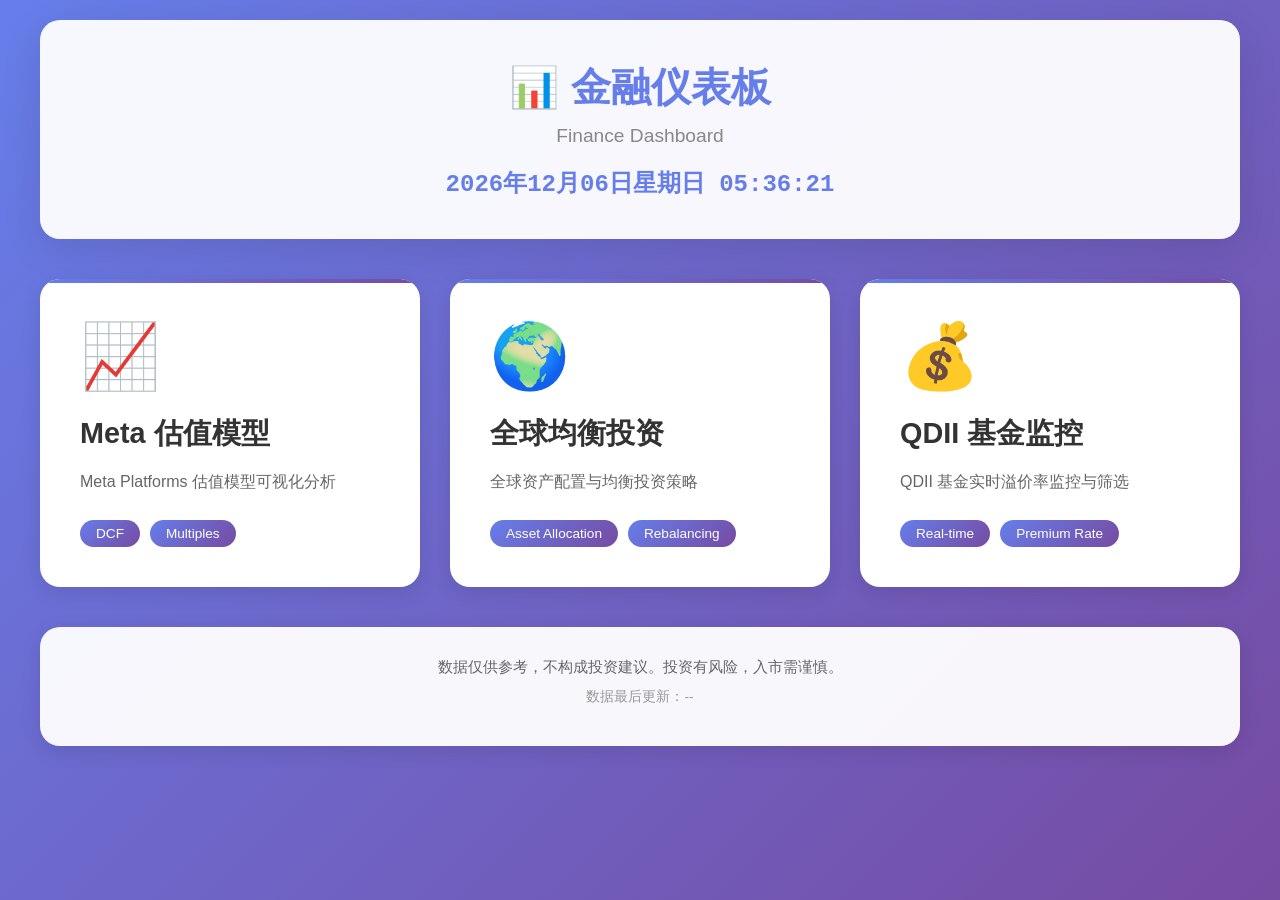
==== index.html @ f310af9d "初始提交：金融仪表板统一入口 - 添加主页 index.html - 集成 Meta 估值模型 - 集成全球均衡投资 - 集成 QDII 基金监控" ====
<!DOCTYPE html>
<html lang="zh-CN">
<head>
    <meta charset="UTF-8">
    <meta name="viewport" content="width=device-width, initial-scale=1.0">
    <title>金融仪表板 | Finance Dashboard</title>
    <link rel="stylesheet" href="styles.css">
</head>
<body>
    <div class="container">
        <header>
            <h1>📊 金融仪表板</h1>
            <p class="subtitle">Finance Dashboard</p>
            <div class="clock" id="clock"></div>
        </header>

        <main class="grid">
            <!-- Meta 估值 -->
            <div class="card" onclick="window.location.href='meta/index.html'">
                <div class="card-icon">📈</div>
                <h2>Meta 估值模型</h2>
                <p>Meta Platforms 估值模型可视化分析</p>
                <div class="card-footer">
                    <span class="tag">DCF</span>
                    <span class="tag">Multiples</span>
                </div>
            </div>

            <!--            全球均衡投资 -->
            <div class="card" onclick="window.location.href='global/index.html'">
                <div class="card-icon">🌍</div>
                <h2>全球均衡投资</h2>
                <p>全球资产配置与均衡投资策略</p>
                <div class="card-footer">
                    <span class="tag">Asset Allocation</span>
                    <span class="tag">Rebalancing</span>
                </div>
            </div>

            <!-- QDII 监控 -->
            <div class="card" onclick="window.location.href='qdii/index.html'">
                <div class="card-icon">💰</div>
                <h2>QDII 基金监控</h2>
                <p>QDII 基金实时溢价率监控与筛选</p>
                <div class="card-footer">
                    <span class="tag">Real-time</span>
                    <span class="tag">Premium Rate</span>
                </div>
            </div>
        </main>

        <footer>
            <p>数据仅供参考，不构成投资建议。投资有风险，入市需谨慎。</p>
            <p class="update-time" id="updateTime">数据最后更新：--</p>
        </footer>
    </div>

    <script>
        // 实时时钟
        function updateClock() {
            const now = new Date();
            const options = {
                year: 'numeric',
                month: '2-digit',
                day: '2-digit',
                weekday: 'long',
                hour: '2-digit',
                minute: '2-digit',
                second: '2-digit',
                hour12: false
            };
            document.getElementById('clock').textContent = now.toLocaleString('zh-CN', options);
        }
        setInterval(updateClock, 1000);
        updateClock();

        // 获取 QDII 数据更新时间
        fetch('qdii/qdii_data.json')
            .then(response => response.json())
            .then(data => {
                if (data && data.update_time) {
                    document.getElementById('updateTime').textContent = `数据最后更新：${data.update_time}`;
                }
            })
            .catch(() => {
                // QDII 数据可能还未就绪
            });

        // 添加卡片悬停效果
        document.querySelectorAll('.card').forEach(card => {
            card.addEventListener('mouseenter', () => {
                card.style.transform = 'translateY(-5px)';
            });
            card.addEventListener('mouseleave', () => {
                card.style.transform = 'translateY(0)';
            });
        });
    </script>
</body>
</html>
---- styles.css ----
* {
    margin: 0;
    padding: 0;
    box-sizing: border-box;
}

body {
    font-family: -apple-system, BlinkMacSystemFont, 'Segoe UI', 'PingFang SC', 'Hiragino Sans GB',
        'Microsoft YaHei', 'Helvetica Neue', Helvetica, Arial, sans-serif;
    background: linear-gradient(135deg, #667eea 0%, #764ba2 100%);
    min-height: 100vh;
    padding: 20px;
    color: #333;
}

.container {
    max-width: 1200px;
    margin: 0 auto;
}

/* Header */
header {
    text-align: center;
    padding: 40px 20px;
    background: rgba(255, 255, 255, 0.95);
    border-radius: 20px;
    margin-bottom: 40px;
    box-shadow: 0 10px 40px rgba(0, 0, 0, 0.1);
    backdrop-filter: blur(10px);
}

header h1 {
    font-size: 2.5rem;
    color: #667eea;
    margin-bottom: 10px;
}

.subtitle {
    font-size: 1.2rem;
    color: #888;
    margin-bottom: 20px;
}

.clock {
    font-size: 1.5rem;
    color: #667eea;
    font-weight: 600;
    font-family: 'Courier New', monospace;
}

/* Grid */
.grid {
    display: grid;
    grid-template-columns: repeat(auto-fit, minmax(300px, 1fr));
    gap: 30px;
    margin-bottom: 40px;
}

/* Cards */
.card {
    background: white;
    border-radius: 20px;
    padding: 40px;
    cursor: pointer;
    transition: all 0.3s ease;
    box-shadow: 0 5px 20px rgba(0, 0, 0, 0.1);
    position: relative;
    overflow: hidden;
}

.card::before {
    content: '';
    position: absolute;
    top: 0;
    left: 0;
    right: 0;
    height: 4px;
    background: linear-gradient(90deg, #667eea, #764ba2);
}

.card:hover {
    box-shadow: 0 15px 50px rgba(0, 0, 0, 0.2);
}

.card-icon {
    font-size: 4rem;
    margin-bottom: 20px;
}

.card h2 {
    font-size: 1.8rem;
    margin-bottom: 15px;
    color: #333;
}

.card p {
    color: #666;
    line-height: 1.6;
    margin-bottom: 25px;
}

.card-footer {
    display: flex;
    gap: 10px;
    flex-wrap: wrap;
}

.tag {
    background: linear-gradient(135deg, #667eea 0%, #764ba2 100%);
    color: white;
    padding: 6px 16px;
    border-radius: 20px;
    font-size: 0.85rem;
    font-weight: 500;
}

/* Footer */
footer {
    text-align: center;
    padding: 30px;
    background: rgba(255, 255, 255, 0.95);
    border-radius: 20px;
    box-shadow: 0 5px 20px rgba(0, 0, 0, 0.1);
}

footer p {
    color: #666;
    margin-bottom: 10px;
    font-size: 0.95rem;
}

.update-time {
    font-size: 0.85rem;
    color: #999;
}

/* Responsive */
@media (max-width: 768px) {
    header h1 {
        font-size: 2rem;
    }

    .clock {
        font-size: 1.2rem;
    }

    .card {
        padding: 30px;
    }

    .card-icon {
        font-size: 3rem;
    }

    .card h2 {
        font-size: 1.5rem;
    }
}

@media (max-width: 480px) {
    header {
        padding: 30px 15px;
    }

    header h1 {
        font-size: 1.8rem;
    }

    .grid {
        grid-template-columns: 1fr;
    }

    .card {
        padding: 25px;
    }
}

/* Animation */
@keyframes fadeIn {
    from {
        opacity: 0;
        transform: translateY(20px);
    }
    to {
        opacity: 1;
        transform: translateY(0);
    }
}

.card {
    animation: fadeIn 0.5s ease-out;
}

.card:nth-child(2) {
    animation-delay: 0.1s;
}

.card:nth-child(3) {
    animation-delay: 0.2s;
}
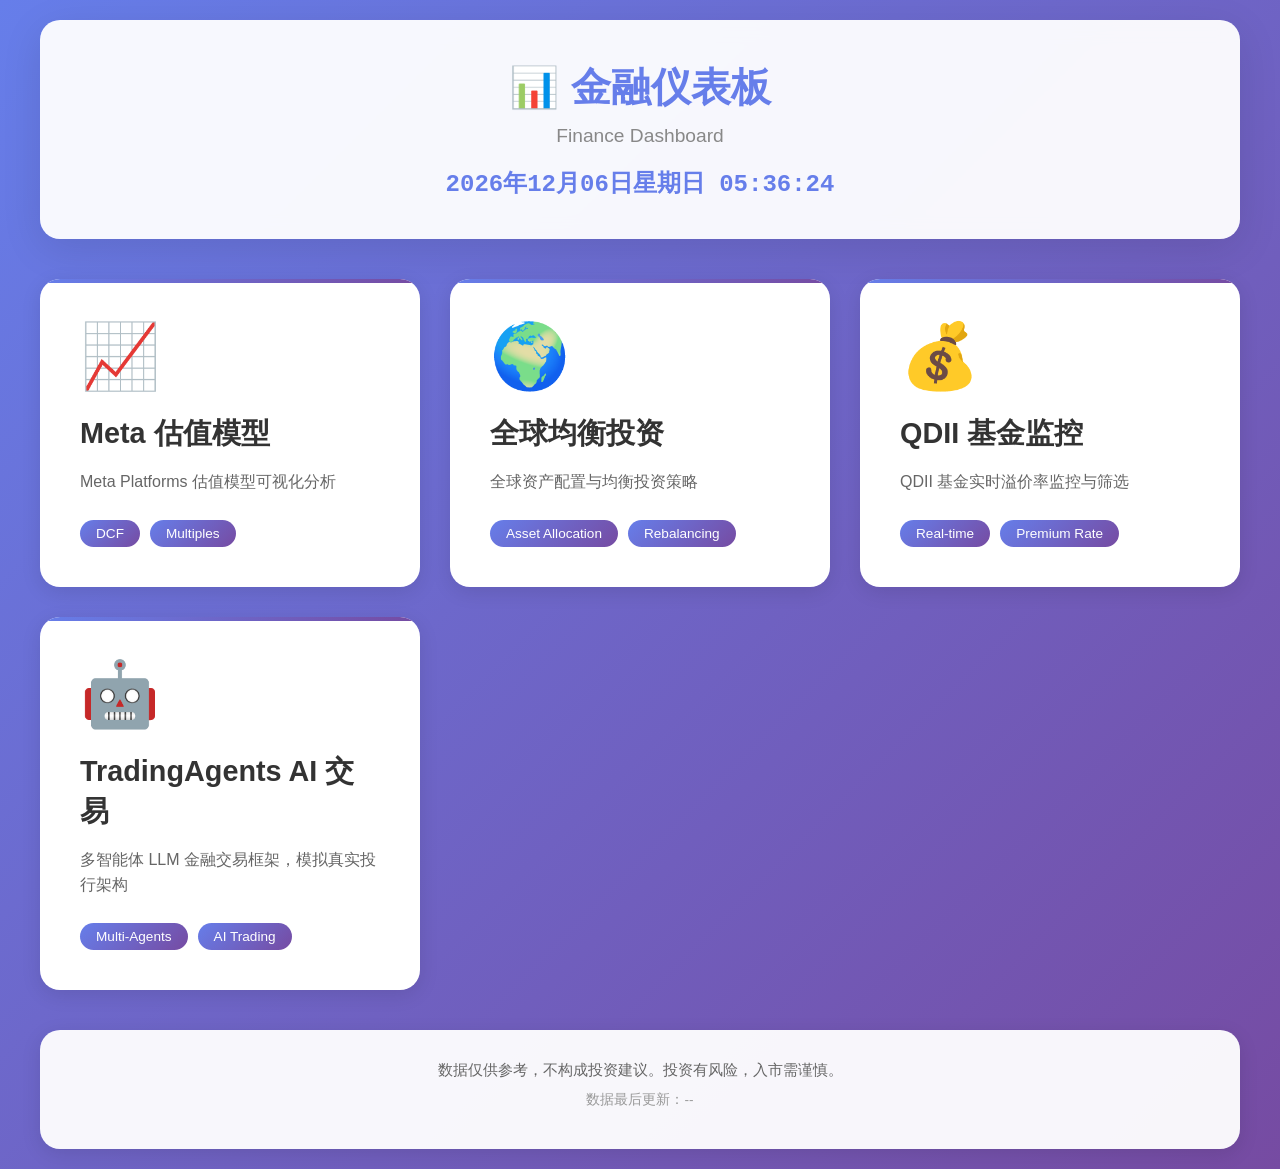
==== commit 0d3e6cf4: "添加 TradingAgents AI 交易分析模块 ✨ 新增功能： - TradingAgents 本地化配置目录（TradingAgents-Local） - 配置指南（SETUP.md） - 环" ====
--- a/index.html
+++ b/index.html
@@ -45,6 +45,17 @@
                 <div class="card-footer">
                     <span class="tag">Real-time</span>
                     <span class="tag">Premium Rate</span>
+                </div>
+            </div>
+
+            <!-- TradingAgents AI 交易 -->
+            <div class="card" onclick="window.location.href='tradingagents/index.html'">
+                <div class="card-icon">🤖</div>
+                <h2>TradingAgents AI 交易</h2>
+                <p>多智能体 LLM 金融交易框架，模拟真实投行架构</p>
+                <div class="card-footer">
+                    <span class="tag">Multi-Agents</span>
+                    <span class="tag">AI Trading</span>
                 </div>
             </div>
         </main>
